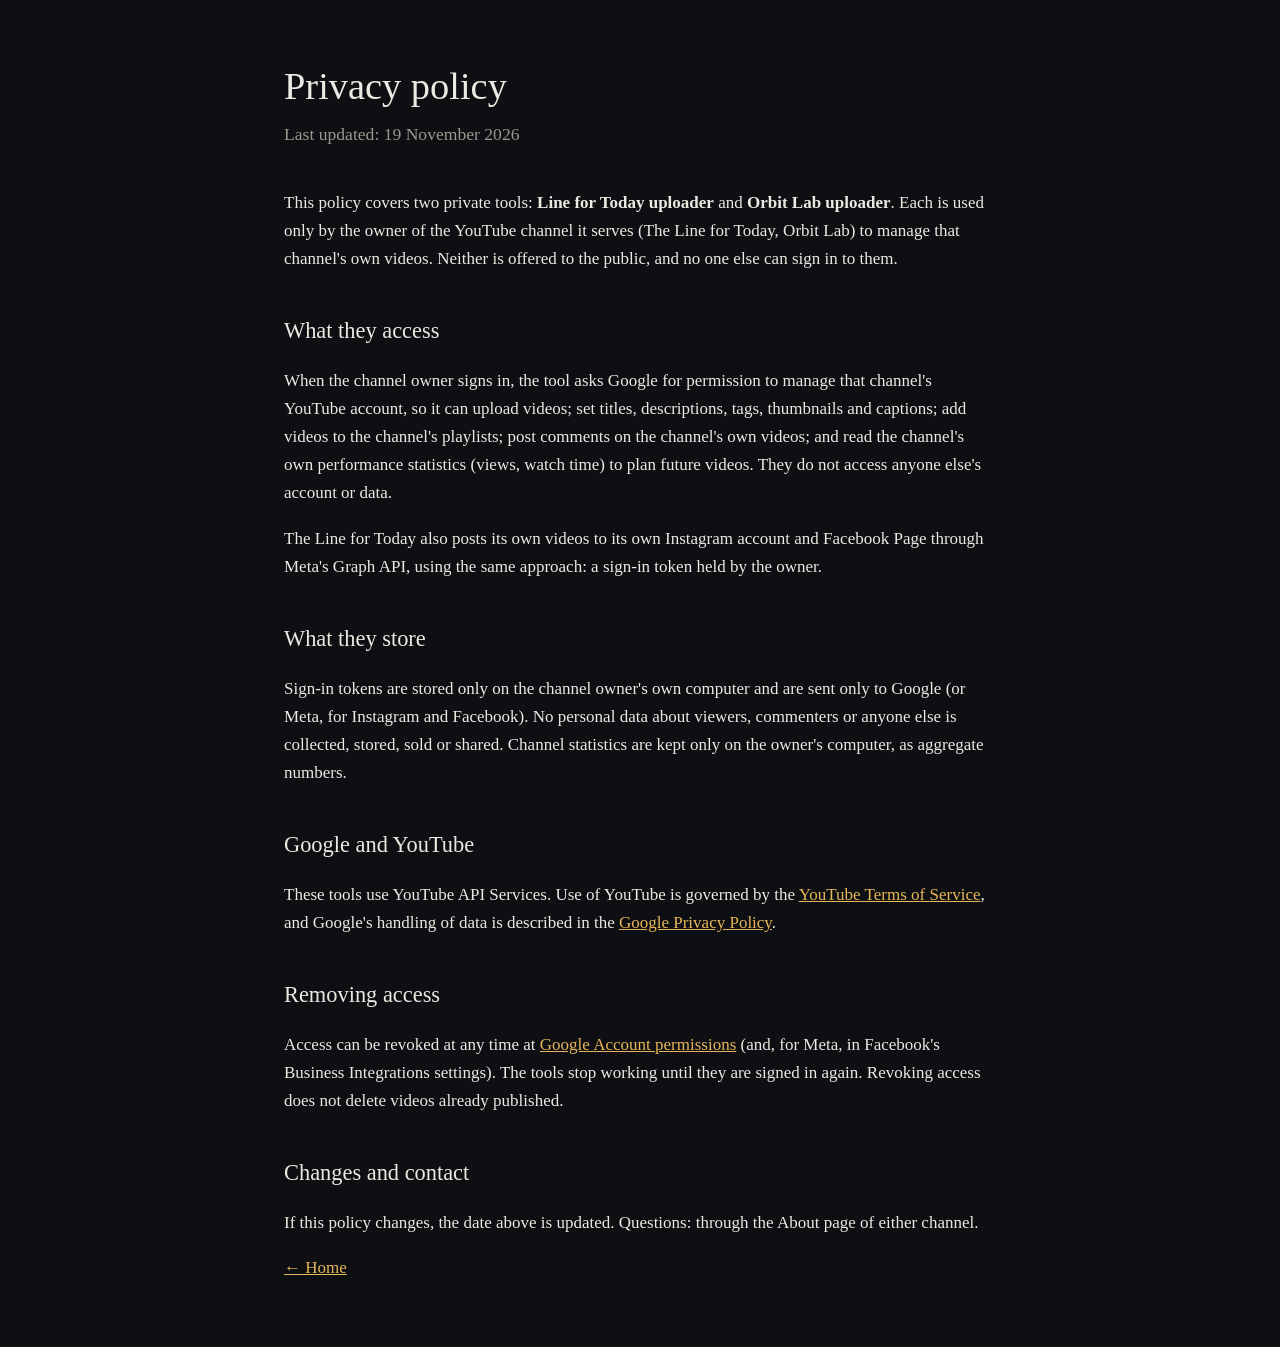
==== privacy.html @ eed8e5eb "Add files via upload" ====
<!DOCTYPE html>
<html lang="en">
<head>
<meta charset="utf-8">
<meta name="viewport" content="width=device-width,initial-scale=1">
<title>Privacy policy · The Line for Today &amp; Orbit Lab</title>
<link rel="stylesheet" href="style.css">
</head>
<body>
<main>
  <h1>Privacy policy</h1>
  <p class="lede">Last updated: 19 November 2026</p>
  <p>This policy covers two private tools: <strong>Line for Today uploader</strong> and <strong>Orbit Lab uploader</strong>. Each is used only by the owner of the YouTube channel it serves (The Line for Today, Orbit Lab) to manage that channel's own videos. Neither is offered to the public, and no one else can sign in to them.</p>

  <h2>What they access</h2>
  <p>When the channel owner signs in, the tool asks Google for permission to manage that channel's YouTube account, so it can upload videos; set titles, descriptions, tags, thumbnails and captions; add videos to the channel's playlists; post comments on the channel's own videos; and read the channel's own performance statistics (views, watch time) to plan future videos. They do not access anyone else's account or data.</p>
  <p>The Line for Today also posts its own videos to its own Instagram account and Facebook Page through Meta's Graph API, using the same approach: a sign-in token held by the owner.</p>

  <h2>What they store</h2>
  <p>Sign-in tokens are stored only on the channel owner's own computer and are sent only to Google (or Meta, for Instagram and Facebook). No personal data about viewers, commenters or anyone else is collected, stored, sold or shared. Channel statistics are kept only on the owner's computer, as aggregate numbers.</p>

  <h2>Google and YouTube</h2>
  <p>These tools use YouTube API Services. Use of YouTube is governed by the <a href="https://www.youtube.com/t/terms">YouTube Terms of Service</a>, and Google's handling of data is described in the <a href="https://policies.google.com/privacy">Google Privacy Policy</a>.</p>

  <h2>Removing access</h2>
  <p>Access can be revoked at any time at <a href="https://myaccount.google.com/permissions">Google Account permissions</a> (and, for Meta, in Facebook's Business Integrations settings). The tools stop working until they are signed in again. Revoking access does not delete videos already published.</p>

  <h2>Changes and contact</h2>
  <p>If this policy changes, the date above is updated. Questions: through the About page of either channel.</p>
  <p><a href="index.html">← Home</a></p>
</main>
</body>
</html>
---- style.css ----
:root{--bg:#0e0f12;--card:#17191e;--text:#ece9e2;--muted:#9a978f;--accent:#e8b65a;--line:#2a2d33}
*{box-sizing:border-box}
body{margin:0;background:var(--bg);color:var(--text);font:17px/1.65 Georgia,"Iowan Old Style",serif}
main{max-width:760px;margin:0 auto;padding:64px 24px 48px}
h1{font-weight:normal;font-size:2.4rem;line-height:1.15;margin:0 0 12px}
h2{font-weight:normal;font-size:1.4rem;margin:40px 0 8px}
p,li{color:var(--text)}
.lede{color:var(--muted);font-size:1.1rem;margin:0 0 40px}
.cards{display:grid;gap:20px}
.card{display:flex;gap:20px;align-items:flex-start;background:var(--card);border:1px solid var(--line);border-radius:14px;padding:22px}
.card img{width:72px;height:72px;border-radius:50%;flex:none}
.card h2{margin:0 0 6px;font-size:1.3rem}
.card p{margin:0;color:var(--muted)}
a{color:var(--accent)}
footer{max-width:760px;margin:0 auto;padding:24px;border-top:1px solid var(--line);color:var(--muted);font-size:.9rem}
footer a{margin-right:18px}
small{color:var(--muted)}
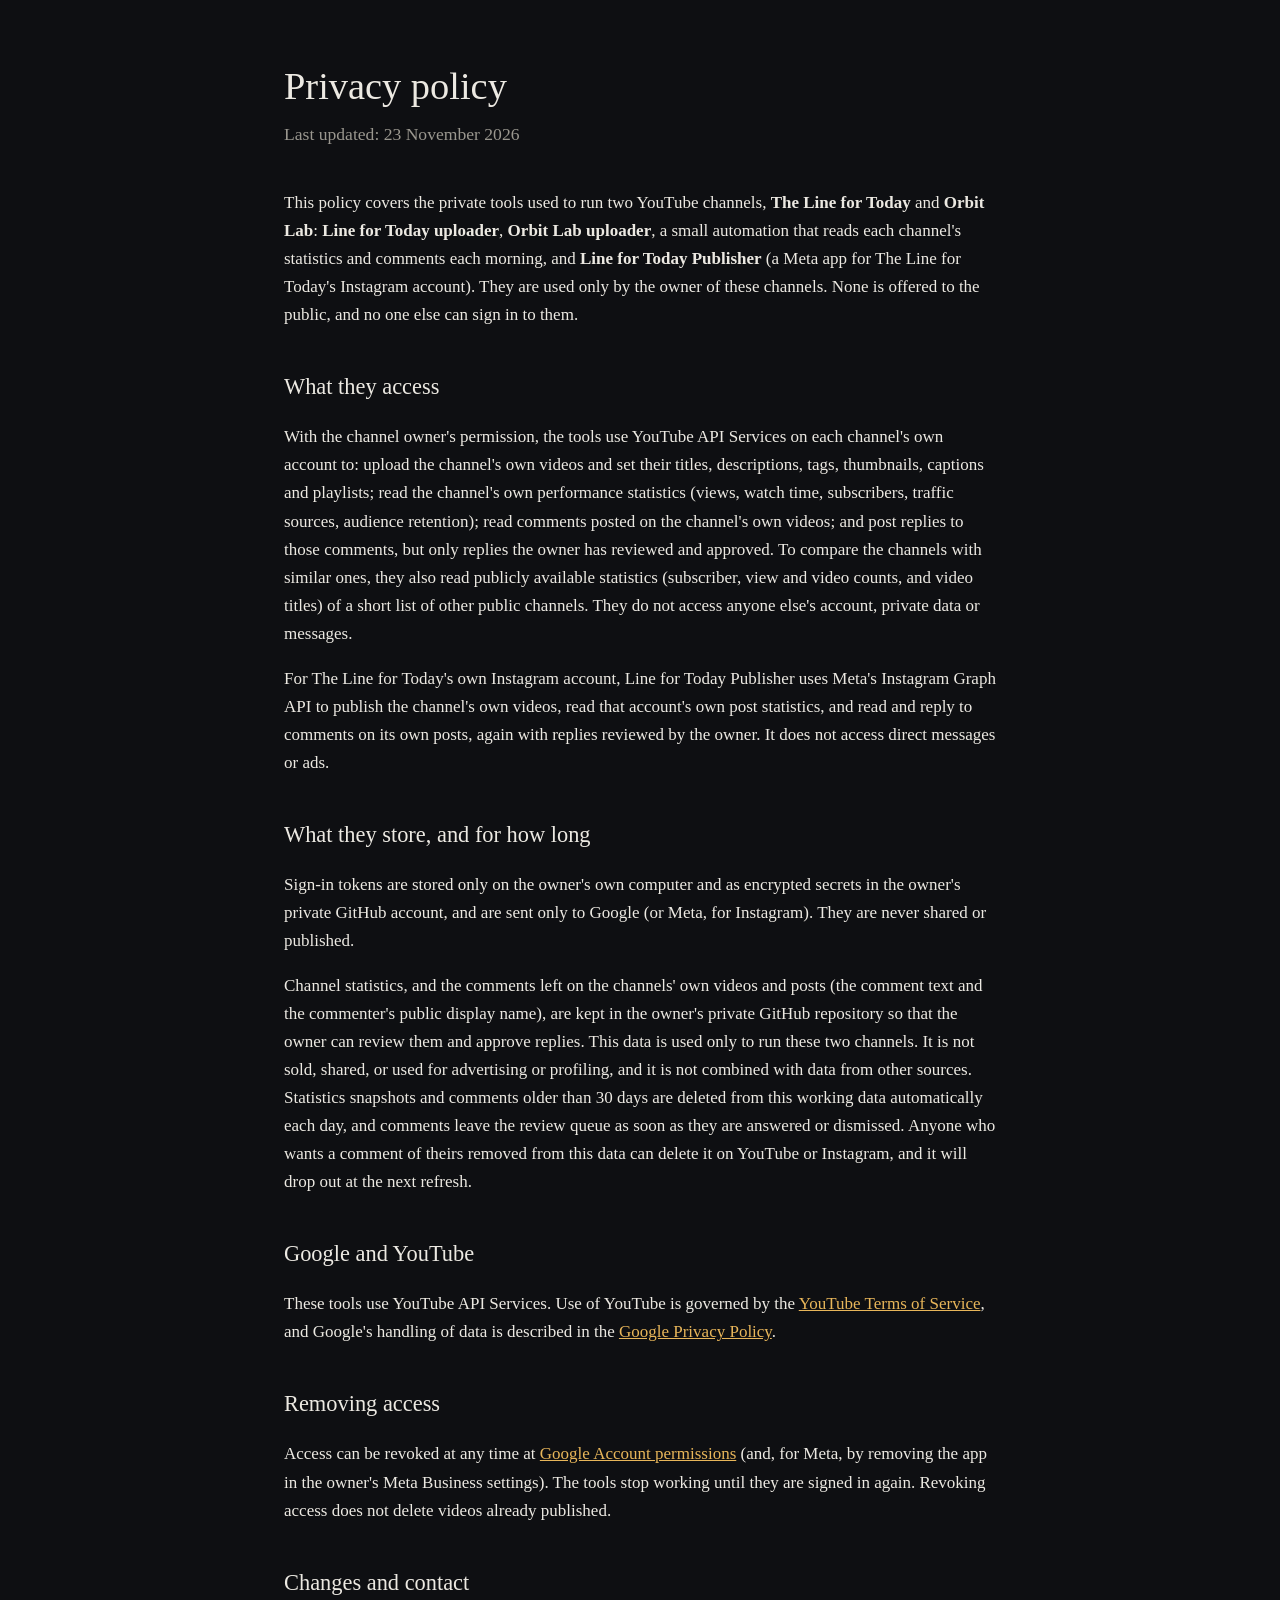
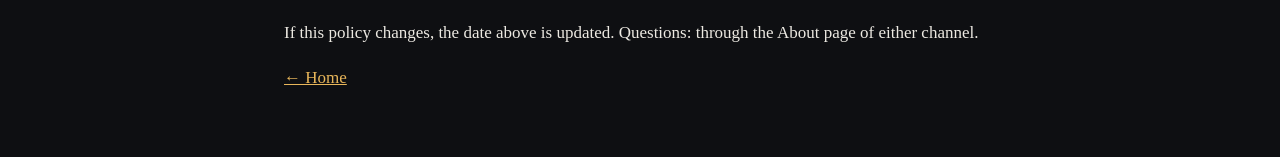
==== commit ffcfd1f0: "Privacy policy: cover analytics, comment replies, Instagram; 30-day retention; drop Facebook Co-Auth" ====
--- a/privacy.html
+++ b/privacy.html
@@ -9,21 +9,22 @@
 <body>
 <main>
   <h1>Privacy policy</h1>
-  <p class="lede">Last updated: 19 November 2026</p>
-  <p>This policy covers two private tools: <strong>Line for Today uploader</strong> and <strong>Orbit Lab uploader</strong>. Each is used only by the owner of the YouTube channel it serves (The Line for Today, Orbit Lab) to manage that channel's own videos. Neither is offered to the public, and no one else can sign in to them.</p>
+  <p class="lede">Last updated: 23 November 2026</p>
+  <p>This policy covers the private tools used to run two YouTube channels, <strong>The Line for Today</strong> and <strong>Orbit Lab</strong>: <strong>Line for Today uploader</strong>, <strong>Orbit Lab uploader</strong>, a small automation that reads each channel's statistics and comments each morning, and <strong>Line for Today Publisher</strong> (a Meta app for The Line for Today's Instagram account). They are used only by the owner of these channels. None is offered to the public, and no one else can sign in to them.</p>
 
   <h2>What they access</h2>
-  <p>When the channel owner signs in, the tool asks Google for permission to manage that channel's YouTube account, so it can upload videos; set titles, descriptions, tags, thumbnails and captions; add videos to the channel's playlists; post comments on the channel's own videos; and read the channel's own performance statistics (views, watch time) to plan future videos. They do not access anyone else's account or data.</p>
-  <p>The Line for Today also posts its own videos to its own Instagram account and Facebook Page through Meta's Graph API, using the same approach: a sign-in token held by the owner.</p>
+  <p>With the channel owner's permission, the tools use YouTube API Services on each channel's own account to: upload the channel's own videos and set their titles, descriptions, tags, thumbnails, captions and playlists; read the channel's own performance statistics (views, watch time, subscribers, traffic sources, audience retention); read comments posted on the channel's own videos; and post replies to those comments, but only replies the owner has reviewed and approved. To compare the channels with similar ones, they also read publicly available statistics (subscriber, view and video counts, and video titles) of a short list of other public channels. They do not access anyone else's account, private data or messages.</p>
+  <p>For The Line for Today's own Instagram account, Line for Today Publisher uses Meta's Instagram Graph API to publish the channel's own videos, read that account's own post statistics, and read and reply to comments on its own posts, again with replies reviewed by the owner. It does not access direct messages or ads.</p>
 
-  <h2>What they store</h2>
-  <p>Sign-in tokens are stored only on the channel owner's own computer and are sent only to Google (or Meta, for Instagram and Facebook). No personal data about viewers, commenters or anyone else is collected, stored, sold or shared. Channel statistics are kept only on the owner's computer, as aggregate numbers.</p>
+  <h2>What they store, and for how long</h2>
+  <p>Sign-in tokens are stored only on the owner's own computer and as encrypted secrets in the owner's private GitHub account, and are sent only to Google (or Meta, for Instagram). They are never shared or published.</p>
+  <p>Channel statistics, and the comments left on the channels' own videos and posts (the comment text and the commenter's public display name), are kept in the owner's private GitHub repository so that the owner can review them and approve replies. This data is used only to run these two channels. It is not sold, shared, or used for advertising or profiling, and it is not combined with data from other sources. Statistics snapshots and comments older than 30 days are deleted from this working data automatically each day, and comments leave the review queue as soon as they are answered or dismissed. Anyone who wants a comment of theirs removed from this data can delete it on YouTube or Instagram, and it will drop out at the next refresh.</p>
 
   <h2>Google and YouTube</h2>
   <p>These tools use YouTube API Services. Use of YouTube is governed by the <a href="https://www.youtube.com/t/terms">YouTube Terms of Service</a>, and Google's handling of data is described in the <a href="https://policies.google.com/privacy">Google Privacy Policy</a>.</p>
 
   <h2>Removing access</h2>
-  <p>Access can be revoked at any time at <a href="https://myaccount.google.com/permissions">Google Account permissions</a> (and, for Meta, in Facebook's Business Integrations settings). The tools stop working until they are signed in again. Revoking access does not delete videos already published.</p>
+  <p>Access can be revoked at any time at <a href="https://myaccount.google.com/permissions">Google Account permissions</a> (and, for Meta, by removing the app in the owner's Meta Business settings). The tools stop working until they are signed in again. Revoking access does not delete videos already published.</p>
 
   <h2>Changes and contact</h2>
   <p>If this policy changes, the date above is updated. Questions: through the About page of either channel.</p>
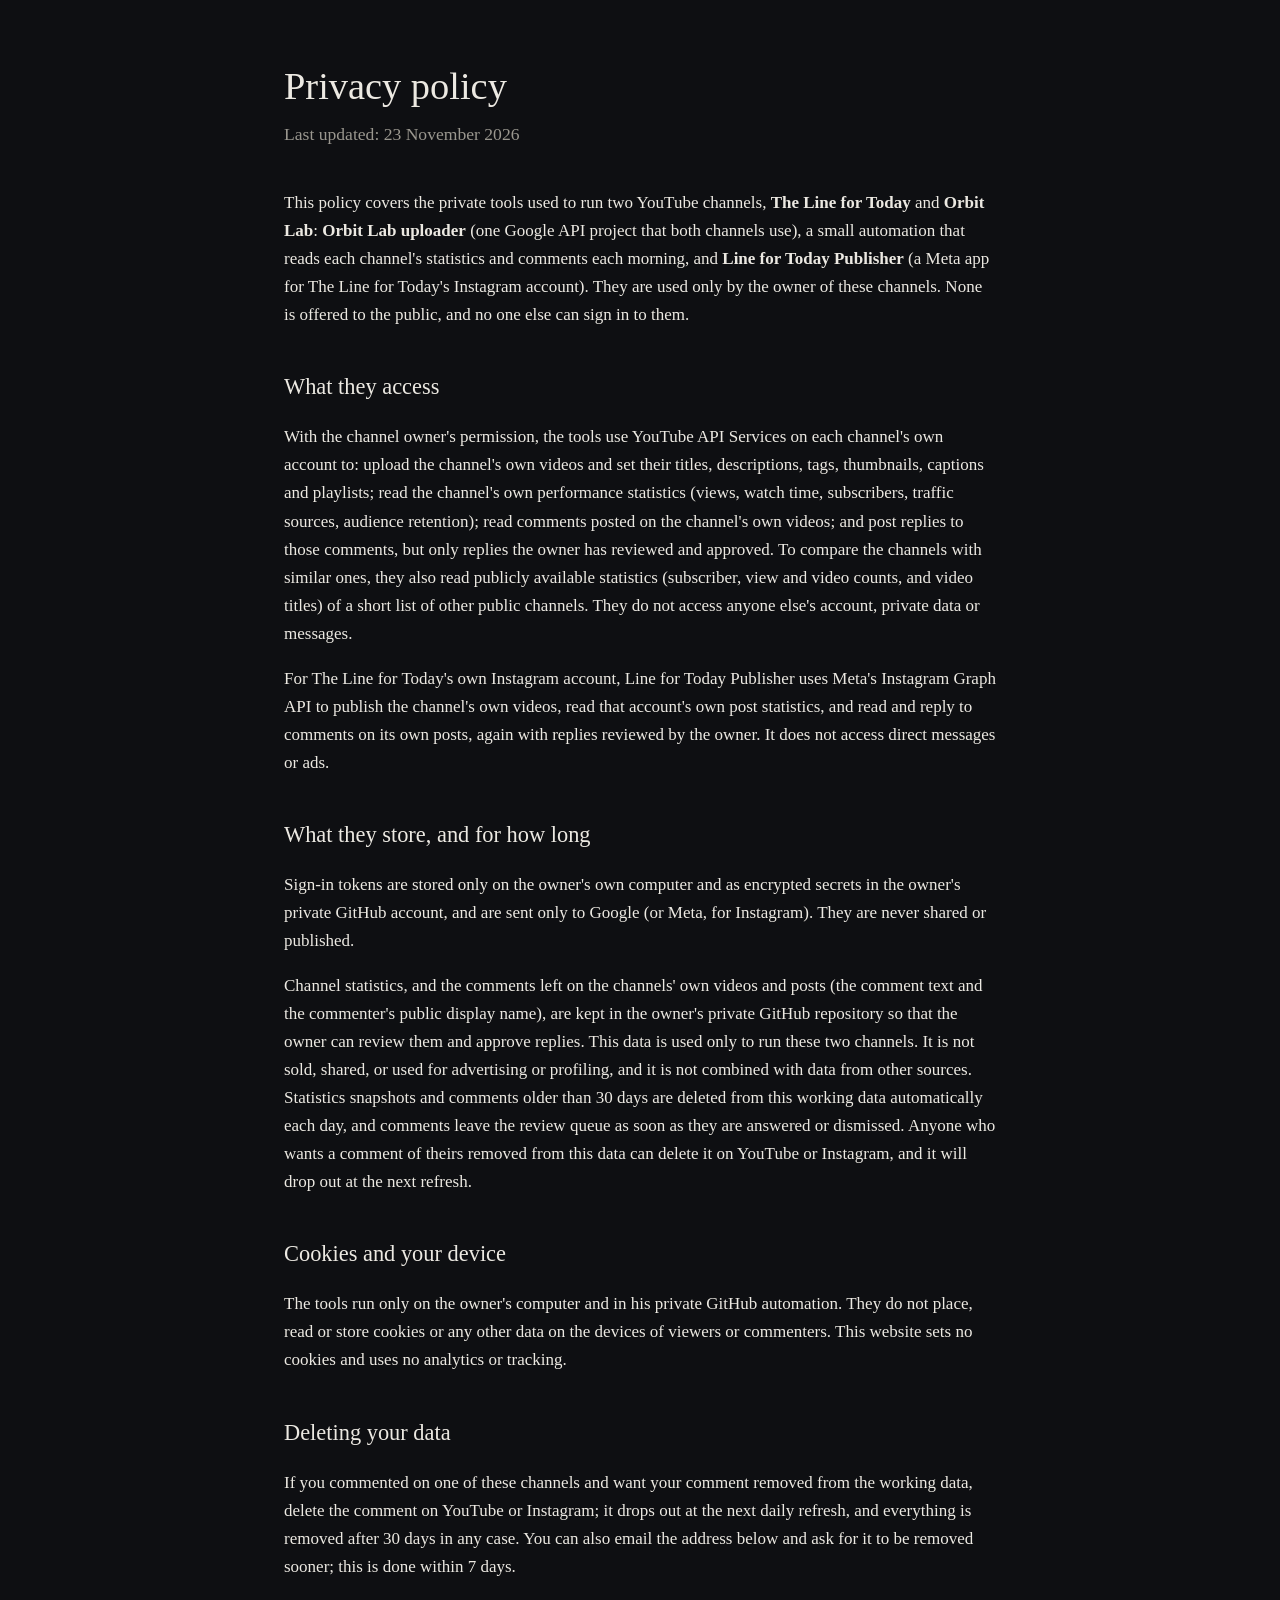
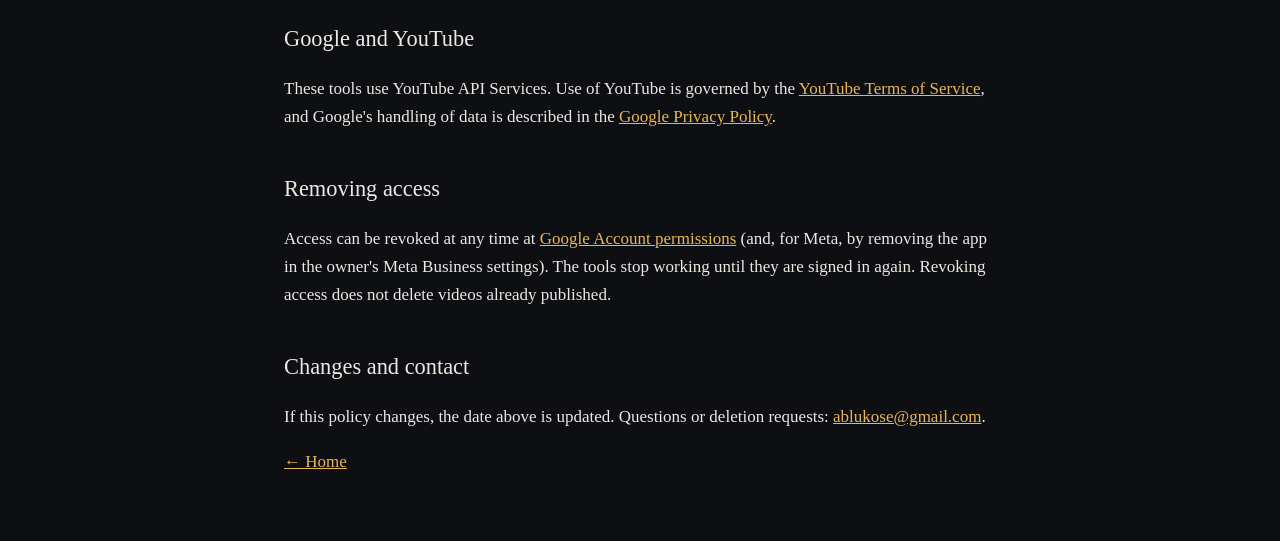
==== commit 68dd882d: "Privacy policy: cookies statement, data deletion section, contact email, one API project Co-Authored" ====
--- a/privacy.html
+++ b/privacy.html
@@ -10,7 +10,7 @@
 <main>
   <h1>Privacy policy</h1>
   <p class="lede">Last updated: 23 November 2026</p>
-  <p>This policy covers the private tools used to run two YouTube channels, <strong>The Line for Today</strong> and <strong>Orbit Lab</strong>: <strong>Line for Today uploader</strong>, <strong>Orbit Lab uploader</strong>, a small automation that reads each channel's statistics and comments each morning, and <strong>Line for Today Publisher</strong> (a Meta app for The Line for Today's Instagram account). They are used only by the owner of these channels. None is offered to the public, and no one else can sign in to them.</p>
+  <p>This policy covers the private tools used to run two YouTube channels, <strong>The Line for Today</strong> and <strong>Orbit Lab</strong>: <strong>Orbit Lab uploader</strong> (one Google API project that both channels use), a small automation that reads each channel's statistics and comments each morning, and <strong>Line for Today Publisher</strong> (a Meta app for The Line for Today's Instagram account). They are used only by the owner of these channels. None is offered to the public, and no one else can sign in to them.</p>
 
   <h2>What they access</h2>
   <p>With the channel owner's permission, the tools use YouTube API Services on each channel's own account to: upload the channel's own videos and set their titles, descriptions, tags, thumbnails, captions and playlists; read the channel's own performance statistics (views, watch time, subscribers, traffic sources, audience retention); read comments posted on the channel's own videos; and post replies to those comments, but only replies the owner has reviewed and approved. To compare the channels with similar ones, they also read publicly available statistics (subscriber, view and video counts, and video titles) of a short list of other public channels. They do not access anyone else's account, private data or messages.</p>
@@ -20,6 +20,12 @@
   <p>Sign-in tokens are stored only on the owner's own computer and as encrypted secrets in the owner's private GitHub account, and are sent only to Google (or Meta, for Instagram). They are never shared or published.</p>
   <p>Channel statistics, and the comments left on the channels' own videos and posts (the comment text and the commenter's public display name), are kept in the owner's private GitHub repository so that the owner can review them and approve replies. This data is used only to run these two channels. It is not sold, shared, or used for advertising or profiling, and it is not combined with data from other sources. Statistics snapshots and comments older than 30 days are deleted from this working data automatically each day, and comments leave the review queue as soon as they are answered or dismissed. Anyone who wants a comment of theirs removed from this data can delete it on YouTube or Instagram, and it will drop out at the next refresh.</p>
 
+  <h2>Cookies and your device</h2>
+  <p>The tools run only on the owner's computer and in his private GitHub automation. They do not place, read or store cookies or any other data on the devices of viewers or commenters. This website sets no cookies and uses no analytics or tracking.</p>
+
+  <h2>Deleting your data</h2>
+  <p>If you commented on one of these channels and want your comment removed from the working data, delete the comment on YouTube or Instagram; it drops out at the next daily refresh, and everything is removed after 30 days in any case. You can also email the address below and ask for it to be removed sooner; this is done within 7 days.</p>
+
   <h2>Google and YouTube</h2>
   <p>These tools use YouTube API Services. Use of YouTube is governed by the <a href="https://www.youtube.com/t/terms">YouTube Terms of Service</a>, and Google's handling of data is described in the <a href="https://policies.google.com/privacy">Google Privacy Policy</a>.</p>
 
@@ -27,7 +33,7 @@
   <p>Access can be revoked at any time at <a href="https://myaccount.google.com/permissions">Google Account permissions</a> (and, for Meta, by removing the app in the owner's Meta Business settings). The tools stop working until they are signed in again. Revoking access does not delete videos already published.</p>
 
   <h2>Changes and contact</h2>
-  <p>If this policy changes, the date above is updated. Questions: through the About page of either channel.</p>
+  <p>If this policy changes, the date above is updated. Questions or deletion requests: <a href="mailto:ablukose@gmail.com">ablukose@gmail.com</a>.</p>
   <p><a href="index.html">← Home</a></p>
 </main>
 </body>
